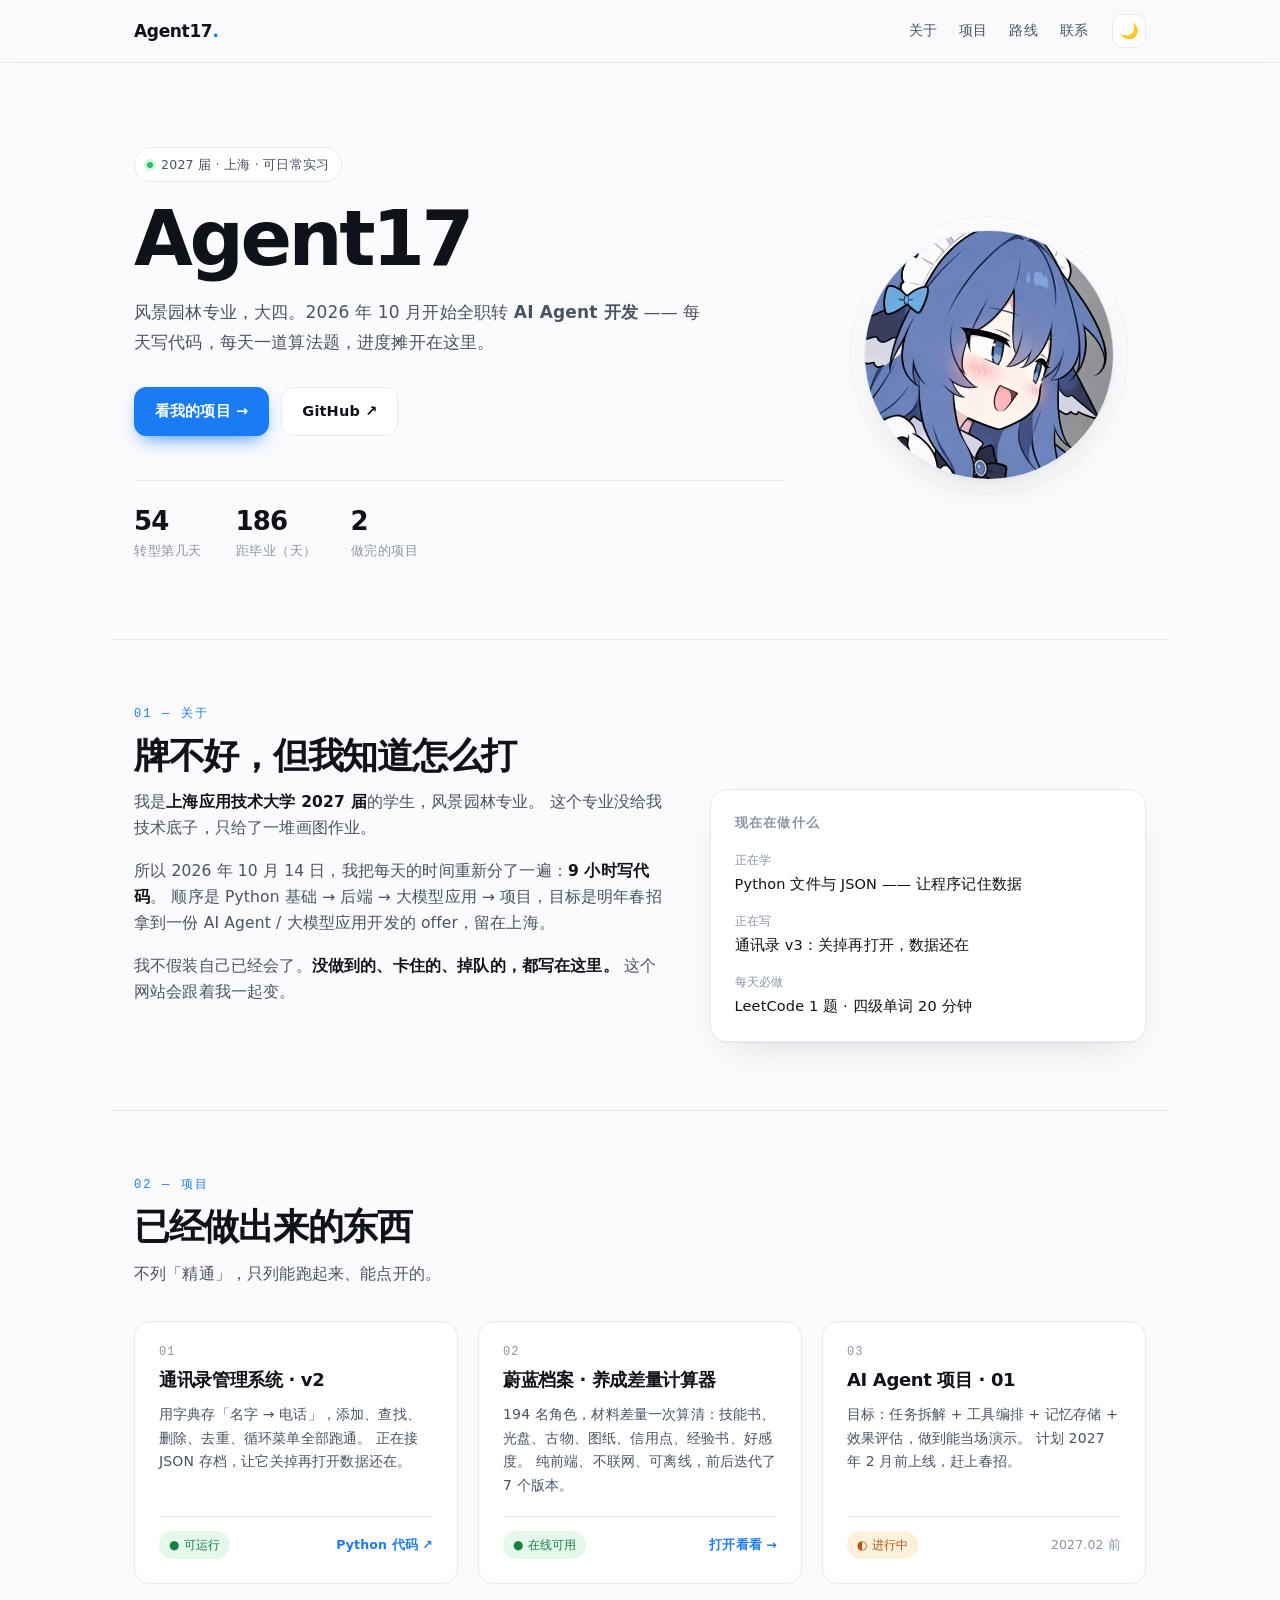
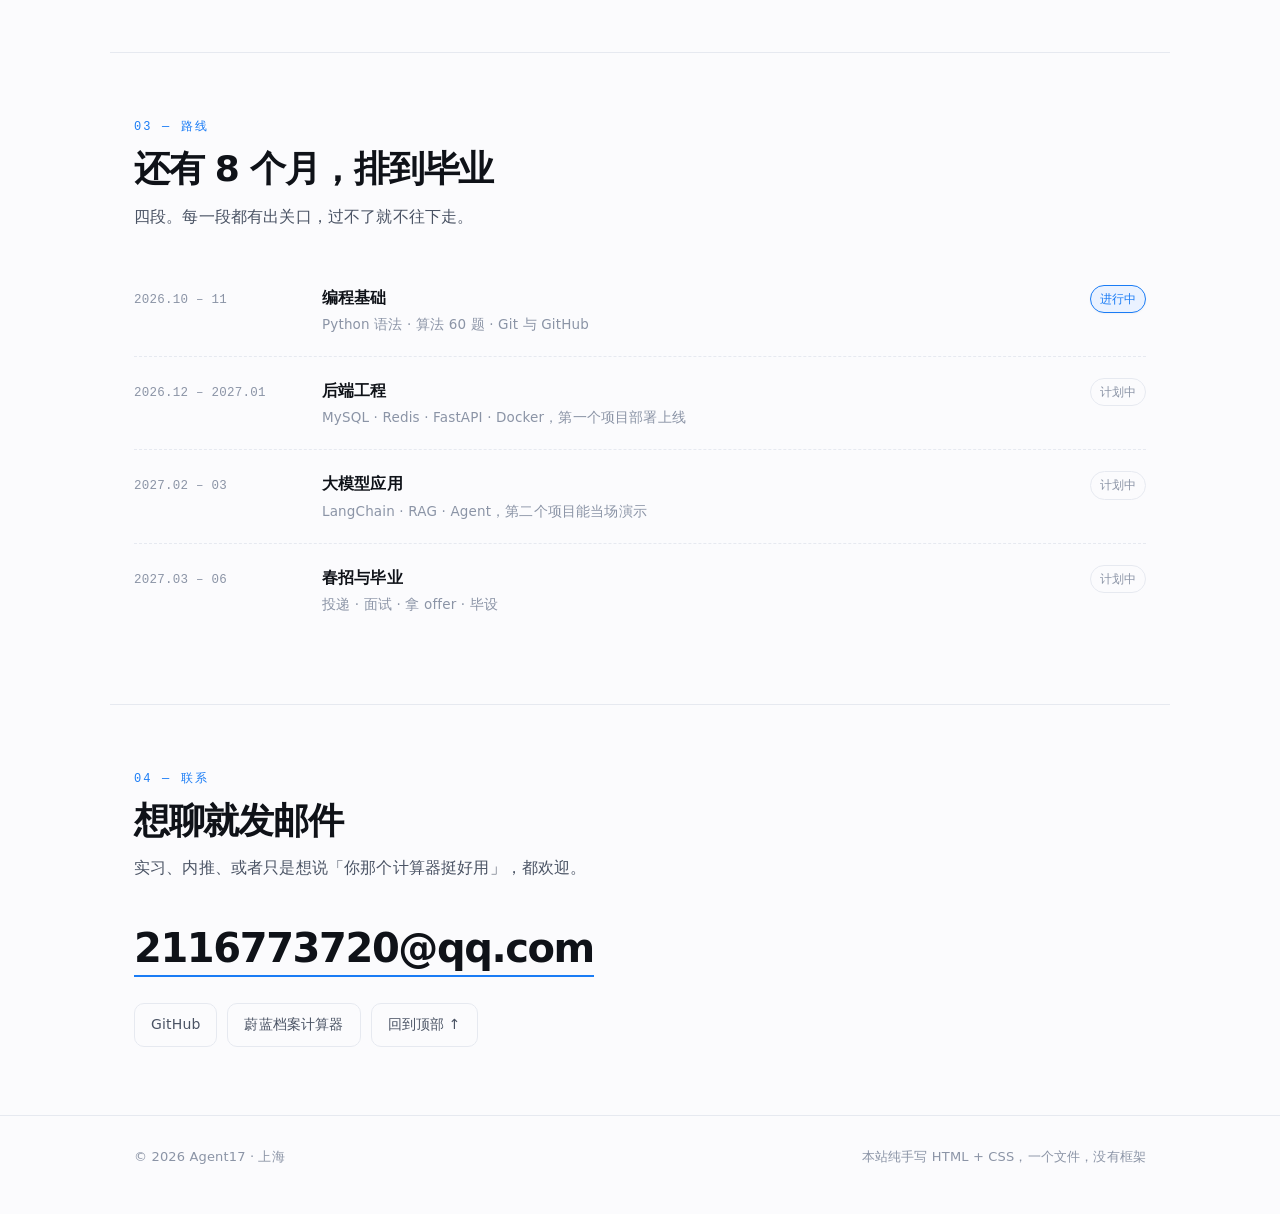
==== index.html @ 4f9b6930 "我的主页 + 蔚蓝档案养成差量计算器" ====
<!DOCTYPE html>
<html lang="zh-CN" data-theme="light">
<head>
<meta charset="utf-8">
<meta name="viewport" content="width=device-width, initial-scale=1">
<title>Agent17 · 正在转 AI Agent 开发</title>
<meta name="description" content="2027 届，上海应用技术大学风景园林专业，正在全职转 AI Agent / 大模型应用开发。每天写代码，每天一道算法题，进度全部公开。">

<!-- 分享到微信 / QQ 时显示的预览信息。上线后把 og:image 换成完整网址（https://.../assets/avatar.jpg）效果更好 -->
<meta property="og:type" content="website">
<meta property="og:title" content="Agent17 · 正在转 AI Agent 开发">
<meta property="og:description" content="风景园林 → AI Agent 开发。2026.10 起全职自学，进度全部公开。">
<meta property="og:image" content="assets/avatar.jpg">
<meta name="theme-color" content="#1a7cf5">

<link rel="icon" href="assets/favicon.svg" type="image/svg+xml">
<link rel="stylesheet" href="assets/site.css">
</head>
<body>

<!-- ============ 顶部导航 ============ -->
<header class="nav">
  <div class="wrap">
    <a class="brand" href="#top">Agent17<span>.</span></a>
    <nav>
      <a href="#about">关于</a>
      <a href="#work">项目</a>
      <a href="#path">路线</a>
      <a href="#contact">联系</a>
    </nav>
    <button class="theme" id="themeBtn" aria-label="切换深色模式" title="切换深色模式">🌙</button>
  </div>
</header>

<main>

  <!-- ============ 首屏 ============ -->
  <section class="hero wrap" id="top">
    <div>
      <p class="eyebrow"><i></i> 2027 届 · 上海 · 可日常实习</p>

      <!-- 👇 这里改成你的真名（或你想用的网名） -->
      <h1>Agent17</h1>

      <p class="lead">
        风景园林专业，大四。2026 年 10 月开始全职转 <strong>AI Agent 开发</strong> ——
        每天写代码，每天一道算法题，进度摊开在这里。
      </p>

      <div class="btns">
        <a class="btn primary" href="#work">看我的项目 →</a>
        <!-- 👇 换成你的 GitHub 主页 -->
        <a class="btn" href="https://github.com/agent17cpu" target="_blank" rel="noopener">GitHub ↗</a>
      </div>

      <div class="stats">
        <div>
          <b id="dayNum">—</b>
          <span>转型第几天</span>
        </div>
        <div>
          <b id="gradNum">—</b>
          <span>距毕业（天）</span>
        </div>
        <div>
          <b>2</b>
          <span>做完的项目</span>
        </div>
      </div>
    </div>

    <div class="hero-img">
      <img src="assets/avatar.jpg" alt="Agent17 的头像" width="480" height="480">
    </div>
  </section>

  <!-- ============ 关于 ============ -->
  <section class="sec wrap" id="about">
    <p class="sec-label">01 — 关于</p>
    <h2>牌不好，但我知道怎么打</h2>

    <div class="about">
      <div>
        <p>
          我是<strong>上海应用技术大学 2027 届</strong>的学生，风景园林专业。
          这个专业没给我技术底子，只给了一堆画图作业。
        </p>
        <p>
          所以 2026 年 10 月 14 日，我把每天的时间重新分了一遍：<strong>9 小时写代码</strong>。
          顺序是 Python 基础 → 后端 → 大模型应用 → 项目，目标是明年春招拿到一份
          AI Agent / 大模型应用开发的 offer，留在上海。
        </p>
        <p>
          我不假装自己已经会了。<strong>没做到的、卡住的、掉队的，都写在这里。</strong>
          这个网站会跟着我一起变。
        </p>
      </div>

      <aside class="now">
        <h3>现在在做什么</h3>
        <dl>
          <div>
            <dt>正在学</dt>
            <dd>Python 文件与 JSON —— 让程序记住数据</dd>
          </div>
          <div>
            <dt>正在写</dt>
            <dd>通讯录 v3：关掉再打开，数据还在</dd>
          </div>
          <div>
            <dt>每天必做</dt>
            <dd>LeetCode 1 题 · 四级单词 20 分钟</dd>
          </div>
        </dl>
      </aside>
    </div>
  </section>

  <!-- ============ 项目 ============ -->
  <section class="sec wrap" id="work">
    <p class="sec-label">02 — 项目</p>
    <h2>已经做出来的东西</h2>
    <p class="sec-intro">不列「精通」，只列能跑起来、能点开的。</p>

    <div class="works">

      <!-- 01 -->
      <article class="work">
        <span class="idx">01</span>
        <h3>通讯录管理系统 · v2</h3>
        <p>
          用字典存「名字 → 电话」，添加、查找、删除、去重、循环菜单全部跑通。
          正在接 JSON 存档，让它关掉再打开数据还在。
        </p>
        <div class="work-foot">
          <span class="tag live">● 可运行</span>
          <a class="arrow" href="https://github.com/agent17cpu" target="_blank" rel="noopener">Python 代码 ↗</a>
        </div>
      </article>

      <!-- 02 -->
      <article class="work">
        <span class="idx">02</span>
        <h3>蔚蓝档案 · 养成差量计算器</h3>
        <p>
          194 名角色，材料差量一次算清：技能书、光盘、古物、图纸、信用点、经验书、好感度。
          纯前端、不联网、可离线，前后迭代了 7 个版本。
        </p>
        <div class="work-foot">
          <span class="tag live">● 在线可用</span>
          <a class="arrow" href="ba/">打开看看 →</a>
        </div>
      </article>

      <!-- 03 -->
      <article class="work">
        <span class="idx">03</span>
        <h3>AI Agent 项目 · 01</h3>
        <p>
          目标：任务拆解 + 工具编排 + 记忆存储 + 效果评估，做到能当场演示。
          计划 2027 年 2 月前上线，赶上春招。
        </p>
        <div class="work-foot">
          <span class="tag wip">◐ 进行中</span>
          <span>2027.02 前</span>
        </div>
      </article>

    </div>
  </section>

  <!-- ============ 路线 ============ -->
  <section class="sec wrap" id="path">
    <p class="sec-label">03 — 路线</p>
    <h2>还有 8 个月，排到毕业</h2>
    <p class="sec-intro">四段。每一段都有出关口，过不了就不往下走。</p>

    <ol class="path">
      <li>
        <div class="when">2026.10 – 11</div>
        <div class="what">
          <b>编程基础</b>
          <span>Python 语法 · 算法 60 题 · Git 与 GitHub</span>
        </div>
        <span class="state now">进行中</span>
      </li>
      <li>
        <div class="when">2026.12 – 2027.01</div>
        <div class="what">
          <b>后端工程</b>
          <span>MySQL · Redis · FastAPI · Docker，第一个项目部署上线</span>
        </div>
        <span class="state">计划中</span>
      </li>
      <li>
        <div class="when">2027.02 – 03</div>
        <div class="what">
          <b>大模型应用</b>
          <span>LangChain · RAG · Agent，第二个项目能当场演示</span>
        </div>
        <span class="state">计划中</span>
      </li>
      <li>
        <div class="when">2027.03 – 06</div>
        <div class="what">
          <b>春招与毕业</b>
          <span>投递 · 面试 · 拿 offer · 毕设</span>
        </div>
        <span class="state">计划中</span>
      </li>
    </ol>
  </section>

  <!-- ============ 联系 ============ -->
  <section class="sec wrap contact" id="contact">
    <p class="sec-label">04 — 联系</p>
    <h2>想聊就发邮件</h2>
    <p class="sec-intro">实习、内推、或者只是想说「你那个计算器挺好用」，都欢迎。</p>

    <!-- 👇 换邮箱只改下面这一处，两行都要改 -->
    <a class="mailto" href="mailto:2116773720@qq.com">2116773720@qq.com</a>

    <div class="links">
      <a href="https://github.com/agent17cpu" target="_blank" rel="noopener">GitHub</a>
      <a href="ba/">蔚蓝档案计算器</a>
      <a href="#top">回到顶部 ↑</a>
    </div>
  </section>

</main>

<footer>
  <div class="wrap">
    <span>© <span id="year">2026</span> Agent17 · 上海</span>
    <span>本站纯手写 HTML + CSS，一个文件，没有框架</span>
  </div>
</footer>

<script>
/* ============================================================
   全站 JS 只有这一小段，做三件事：
   1. 记住你选的是白天还是黑夜
   2. 算出「第几天」和「距毕业多少天」
   3. 页脚年份自动更新
   ============================================================ */
(function () {
  var root = document.documentElement;

  /* ---------- 1. 主题 ---------- */
  var saved = localStorage.getItem('theme');           // 上次选的
  var prefersDark = window.matchMedia('(prefers-color-scheme: dark)').matches;
  var dark = saved ? saved === 'dark' : prefersDark;   // 没选过就听系统的
  applyTheme(dark);

  document.getElementById('themeBtn').addEventListener('click', function () {
    dark = !dark;
    applyTheme(dark);
    localStorage.setItem('theme', dark ? 'dark' : 'light');
  });

  function applyTheme(isDark) {
    root.dataset.theme = isDark ? 'dark' : 'light';
    document.getElementById('themeBtn').textContent = isDark ? '☀️' : '🌙';
  }

  /* ---------- 2. 天数 ---------- */
  var DAY = 86400000;                                  // 一天的毫秒数
  var start = new Date(2026, 9, 14);                   // 注意：月份从 0 数，9 = 10 月
  var grad = new Date(2027, 5, 10);

  var dayNum = Math.floor((Date.now() - start.getTime()) / DAY) + 1;
  var gradNum = Math.ceil((grad.getTime() - Date.now()) / DAY);

  document.getElementById('dayNum').textContent = dayNum > 0 ? dayNum : 1;
  document.getElementById('gradNum').textContent = gradNum;

  /* ---------- 3. 年份 ---------- */
  document.getElementById('year').textContent = new Date().getFullYear();
})();
</script>

</body>
</html>
---- assets/site.css ----
/* ============================================================
   我的主页 · 样式表
   ------------------------------------------------------------
   整站只有这一个 CSS 文件，没有任何框架。
   想改配色 → 只改下面 :root 和 [data-theme="dark"] 里的变量，
   全站会自动跟着变。这是 CSS 变量最强的地方。
   ============================================================ */

:root {
  /* 亮色（白天）配色 */
  --bg: #fbfbfd;
  --bg-soft: #f3f5f9;
  --card: #ffffff;
  --ink: #0f1218;        /* 主文字 */
  --ink-2: #4a5364;      /* 次要文字 */
  --ink-3: #8b94a6;      /* 弱文字（日期、编号） */
  --line: #e6e9f0;       /* 分割线 / 边框 */
  --accent: #1a7cf5;     /* 主题蓝 */
  --accent-2: #6aa9ff;
  --accent-soft: #eaf2ff;
  --nav-bg: rgba(251, 251, 253, .82);
  --shadow: 0 1px 2px rgba(16, 24, 40, .04), 0 16px 40px -20px rgba(16, 24, 40, .18);
  --radius: 16px;
  --max: 1060px;
}

/* 深色（夜晚）配色 —— 只换变量，其他规则一行都不用改 */
[data-theme="dark"] {
  --bg: #0b0d10;
  --bg-soft: #101318;
  --card: #14181e;
  --ink: #eef1f6;
  --ink-2: #a7b0c0;
  --ink-3: #6c7686;
  --line: #232830;
  --accent: #4c9bff;
  --accent-2: #2b6fd0;
  --accent-soft: #101d31;
  --nav-bg: rgba(11, 13, 16, .82);
  --shadow: 0 1px 2px rgba(0, 0, 0, .4), 0 24px 48px -24px rgba(0, 0, 0, .8);
}

* { box-sizing: border-box; }

html {
  scroll-behavior: smooth;
  -webkit-text-size-adjust: 100%;
}

body {
  margin: 0;
  background: var(--bg);
  color: var(--ink);
  font: 16px/1.7 "PingFang SC", "Microsoft YaHei", "Hiragino Sans GB", system-ui, -apple-system, sans-serif;
  letter-spacing: .01em;
  -webkit-font-smoothing: antialiased;
  transition: background .3s, color .3s;
}

/* 页面顶部一层极淡的蓝光，让纯色背景不死板 */
body::before {
  content: "";
  position: fixed;
  inset: -20% -10% auto -10%;
  height: 60vh;
  background: radial-gradient(60% 60% at 70% 0%, var(--accent-soft) 0%, transparent 70%);
  pointer-events: none;
  z-index: 0;
}

a { color: inherit; text-decoration: none; }

img { display: block; max-width: 100%; }

::selection { background: var(--accent); color: #fff; }

/* 键盘用户聚焦时的描边，别删，这是无障碍 */
:focus-visible {
  outline: 2px solid var(--accent);
  outline-offset: 3px;
  border-radius: 6px;
}

.wrap {
  width: 100%;
  max-width: var(--max);
  margin: 0 auto;
  padding: 0 24px;
  position: relative;
  z-index: 1;
}

/* ---------------- 顶部导航 ---------------- */
.nav {
  position: sticky;
  top: 0;
  z-index: 50;
  backdrop-filter: saturate(180%) blur(14px);
  -webkit-backdrop-filter: saturate(180%) blur(14px);
  background: var(--nav-bg);
  border-bottom: 1px solid var(--line);
}

.nav .wrap {
  display: flex;
  align-items: center;
  gap: 24px;
  height: 62px;
}

.brand {
  font-weight: 800;
  font-size: 17px;
  letter-spacing: -.02em;
  margin-right: auto;
}

.brand span { color: var(--accent); }

.nav nav {
  display: flex;
  gap: 22px;
  font-size: 14px;
  color: var(--ink-2);
}

.nav nav a { transition: color .18s; }
.nav nav a:hover { color: var(--ink); }

.theme {
  width: 34px;
  height: 34px;
  display: grid;
  place-items: center;
  border: 1px solid var(--line);
  border-radius: 10px;
  background: var(--card);
  color: var(--ink-2);
  cursor: pointer;
  font-size: 15px;
  transition: .18s;
}
.theme:hover { color: var(--ink); border-color: var(--ink-3); }

/* ---------------- 首屏 ---------------- */
.hero {
  display: grid;
  grid-template-columns: 1.35fr .65fr;
  align-items: center;
  gap: 48px;
  padding-block: 84px 76px;
}

.eyebrow {
  display: inline-flex;
  align-items: center;
  gap: 8px;
  margin: 0 0 18px;
  padding: 6px 12px;
  border: 1px solid var(--line);
  border-radius: 999px;
  background: var(--card);
  font-size: 12.5px;
  color: var(--ink-2);
  letter-spacing: .02em;
}

.eyebrow i {
  width: 6px;
  height: 6px;
  border-radius: 50%;
  background: #22c55e;
  box-shadow: 0 0 0 3px rgba(34, 197, 94, .18);
}

h1 {
  margin: 0;
  font-size: clamp(44px, 8vw, 76px);
  line-height: 1.02;
  letter-spacing: -.045em;
  font-weight: 800;
}

.lead {
  margin: 20px 0 0;
  max-width: 34em;
  font-size: 17px;
  line-height: 1.75;
  color: var(--ink-2);
}

.btns {
  display: flex;
  flex-wrap: wrap;
  gap: 12px;
  margin-top: 30px;
}

.btn {
  display: inline-flex;
  align-items: center;
  gap: 8px;
  padding: 11px 20px;
  border-radius: 12px;
  border: 1px solid var(--line);
  background: var(--card);
  color: var(--ink);
  font-size: 14.5px;
  font-weight: 600;
  transition: .2s;
}
.btn:hover { border-color: var(--ink-3); transform: translateY(-1px); }

.btn.primary {
  background: var(--accent);
  border-color: var(--accent);
  color: #fff;
  box-shadow: 0 8px 20px -8px var(--accent);
}
.btn.primary:hover { filter: brightness(1.06); }

/* 头像 */
.hero-img {
  justify-self: center;
  position: relative;
}
.hero-img img {
  width: clamp(180px, 22vw, 250px);
  height: clamp(180px, 22vw, 250px);
  object-fit: cover;
  border-radius: 50%;
  border: 1px solid var(--line);
  box-shadow: var(--shadow);
  transition: transform .4s;
}
.hero-img:hover img { transform: scale(1.03) rotate(-1.5deg); }

/* 头像外面那圈虚线 */
.hero-img::after {
  content: "";
  position: absolute;
  inset: -14px;
  border: 1px dashed var(--line);
  border-radius: 50%;
  animation: spin 40s linear infinite;
}
@keyframes spin { to { transform: rotate(360deg); } }

/* 三个数据 */
.stats {
  display: flex;
  flex-wrap: wrap;
  gap: 34px;
  margin-top: 44px;
  padding-top: 26px;
  border-top: 1px solid var(--line);
}
.stats b {
  display: block;
  font-size: 26px;
  font-weight: 800;
  letter-spacing: -.03em;
  line-height: 1.1;
}
.stats span {
  font-size: 12.5px;
  color: var(--ink-3);
  letter-spacing: .04em;
}

/* ---------------- 通用小节 ---------------- */
.sec {
  padding-block: 68px;
  border-top: 1px solid var(--line);
}

.sec-label {
  margin: 0 0 14px;
  font: 500 12px/1 ui-monospace, "SFMono-Regular", Consolas, monospace;
  letter-spacing: .18em;
  color: var(--accent);
  text-transform: uppercase;
}

h2 {
  margin: 0 0 12px;
  font-size: clamp(26px, 3.4vw, 36px);
  letter-spacing: -.035em;
  font-weight: 800;
  line-height: 1.2;
}

.sec-intro {
  margin: 0 0 34px;
  max-width: 36em;
  color: var(--ink-2);
}

/* ---------------- 关于 ---------------- */
.about {
  display: grid;
  grid-template-columns: 1.1fr .9fr;
  gap: 42px;
  align-items: start;
}

.about p {
  margin: 0 0 16px;
  color: var(--ink-2);
  font-size: 15.5px;
}
.about p strong { color: var(--ink); font-weight: 700; }

/* 右侧「现在在做什么」卡片 */
.now {
  border: 1px solid var(--line);
  border-radius: var(--radius);
  background: var(--card);
  padding: 22px 24px;
  box-shadow: var(--shadow);
}
.now h3 {
  margin: 0 0 16px;
  font-size: 13px;
  letter-spacing: .1em;
  color: var(--ink-3);
  font-weight: 600;
  text-transform: uppercase;
}
.now dl { margin: 0; display: grid; gap: 14px; }
.now dt { font-size: 12px; color: var(--ink-3); margin-bottom: 2px; }
.now dd { margin: 0; font-size: 14.5px; }

/* ---------------- 项目 ---------------- */
.works {
  display: grid;
  grid-template-columns: repeat(auto-fit, minmax(272px, 1fr));
  gap: 20px;
}

.work {
  display: flex;
  flex-direction: column;
  gap: 10px;
  padding: 24px;
  background: var(--card);
  border: 1px solid var(--line);
  border-radius: var(--radius);
  transition: .25s ease;
  position: relative;
  overflow: hidden;
}
.work:hover {
  transform: translateY(-4px);
  box-shadow: var(--shadow);
  border-color: var(--accent-2);
}

.work .idx {
  font: 500 12px/1 ui-monospace, Consolas, monospace;
  color: var(--ink-3);
  letter-spacing: .08em;
}

.work h3 {
  margin: 0;
  font-size: 18px;
  letter-spacing: -.02em;
  line-height: 1.35;
}

.work p {
  margin: 0;
  font-size: 14px;
  line-height: 1.7;
  color: var(--ink-2);
  flex: 1;
}

.work-foot {
  display: flex;
  align-items: center;
  justify-content: space-between;
  gap: 10px;
  margin-top: 8px;
  padding-top: 14px;
  border-top: 1px solid var(--line);
  font-size: 12.5px;
  color: var(--ink-3);
}

.tag {
  display: inline-flex;
  align-items: center;
  gap: 6px;
  padding: 4px 10px;
  border-radius: 999px;
  background: var(--bg-soft);
  color: var(--ink-2);
  font-size: 12px;
  white-space: nowrap;
}
.tag.live { background: rgba(34, 197, 94, .12); color: #15803d; }
[data-theme="dark"] .tag.live { color: #4ade80; }
.tag.wip { background: rgba(245, 158, 11, .14); color: #b45309; }
[data-theme="dark"] .tag.wip { color: #fbbf24; }

.arrow { color: var(--accent); font-weight: 600; }

/* ---------------- 路线图 ---------------- */
.path { list-style: none; margin: 0; padding: 0; }

.path li {
  display: grid;
  grid-template-columns: 168px 1fr auto;
  gap: 20px;
  align-items: baseline;
  padding: 20px 0;
  border-bottom: 1px dashed var(--line);
}
.path li:last-child { border-bottom: 0; }

.path .when {
  font: 500 12.5px/1.6 ui-monospace, Consolas, monospace;
  color: var(--ink-3);
  letter-spacing: .02em;
}
.path .what b { font-size: 15.5px; font-weight: 700; }
.path .what span {
  display: block;
  font-size: 13.5px;
  color: var(--ink-3);
  margin-top: 2px;
}

.state {
  font-size: 12px;
  padding: 3px 9px;
  border-radius: 999px;
  border: 1px solid var(--line);
  color: var(--ink-3);
  white-space: nowrap;
}
.state.now { border-color: var(--accent); color: var(--accent); background: var(--accent-soft); }

/* ---------------- 联系 ---------------- */
.contact { text-align: left; }
.mailto {
  display: inline-block;
  margin: 6px 0 26px;
  font-size: clamp(22px, 4.4vw, 40px);
  font-weight: 800;
  letter-spacing: -.035em;
  border-bottom: 2px solid var(--accent);
  line-height: 1.35;
  word-break: break-all;
}
.mailto:hover { color: var(--accent); }

.links {
  display: flex;
  flex-wrap: wrap;
  gap: 10px;
}
.links a {
  padding: 9px 16px;
  border: 1px solid var(--line);
  border-radius: 10px;
  font-size: 14px;
  color: var(--ink-2);
  transition: .18s;
}
.links a:hover { color: var(--ink); border-color: var(--accent); background: var(--accent-soft); }

/* ---------------- 页脚 ---------------- */
footer {
  border-top: 1px solid var(--line);
  padding: 30px 0 46px;
  font-size: 13px;
  color: var(--ink-3);
}
footer .wrap {
  display: flex;
  flex-wrap: wrap;
  gap: 10px 24px;
  justify-content: space-between;
}

/* ---------------- 手机 ---------------- */
@media (max-width: 820px) {
  .hero {
    grid-template-columns: 1fr;
    gap: 36px;
    padding-block: 52px 56px;
    text-align: left;
  }
  .hero-img { order: -1; justify-self: start; }
  .hero-img::after { display: none; }
  .about { grid-template-columns: 1fr; gap: 28px; }
  .path li { grid-template-columns: 1fr; gap: 4px; }
  .path .state { justify-self: start; margin-top: 6px; }
  .nav nav { display: none; }
  .stats { gap: 26px; }
}

/* 系统里开了「减少动态效果」的人，不该被动画打扰 */
@media (prefers-reduced-motion: reduce) {
  *, *::before, *::after {
    animation-duration: .001ms !important;
    transition-duration: .001ms !important;
    scroll-behavior: auto !important;
  }
}
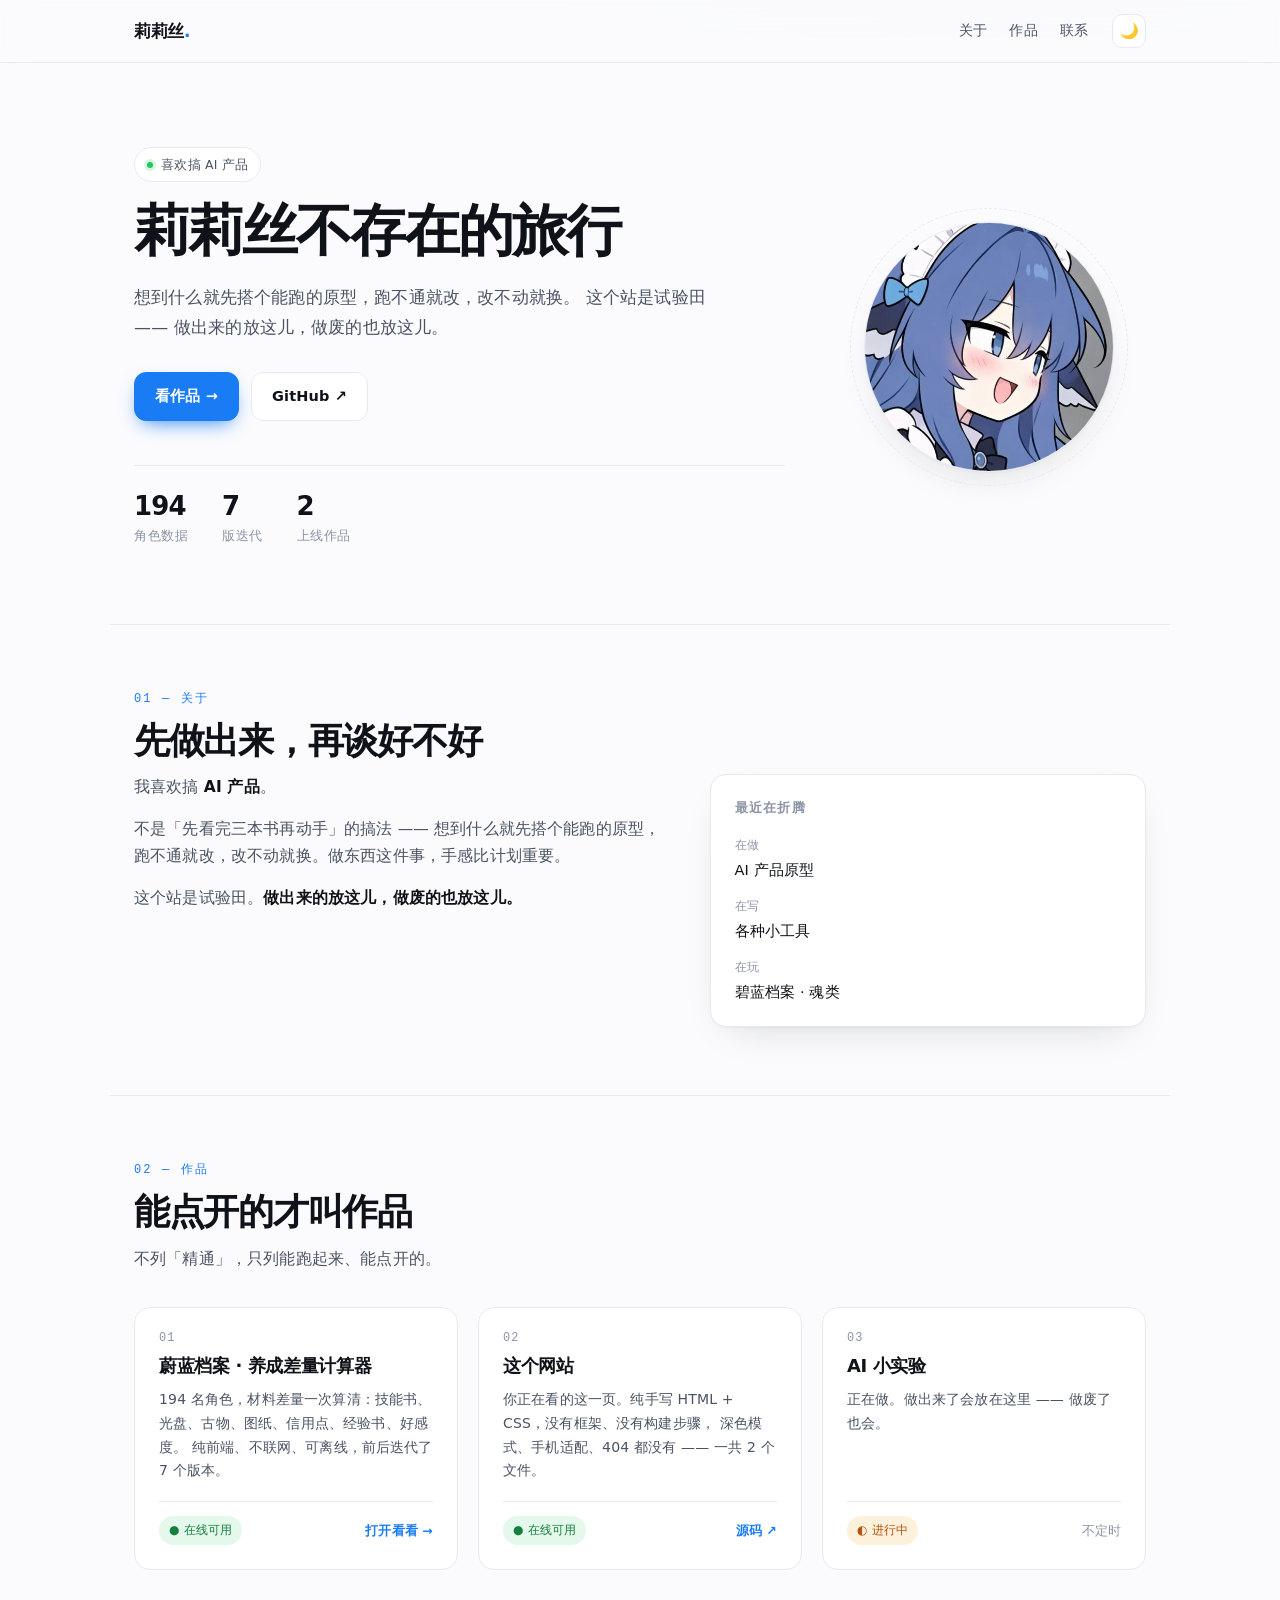
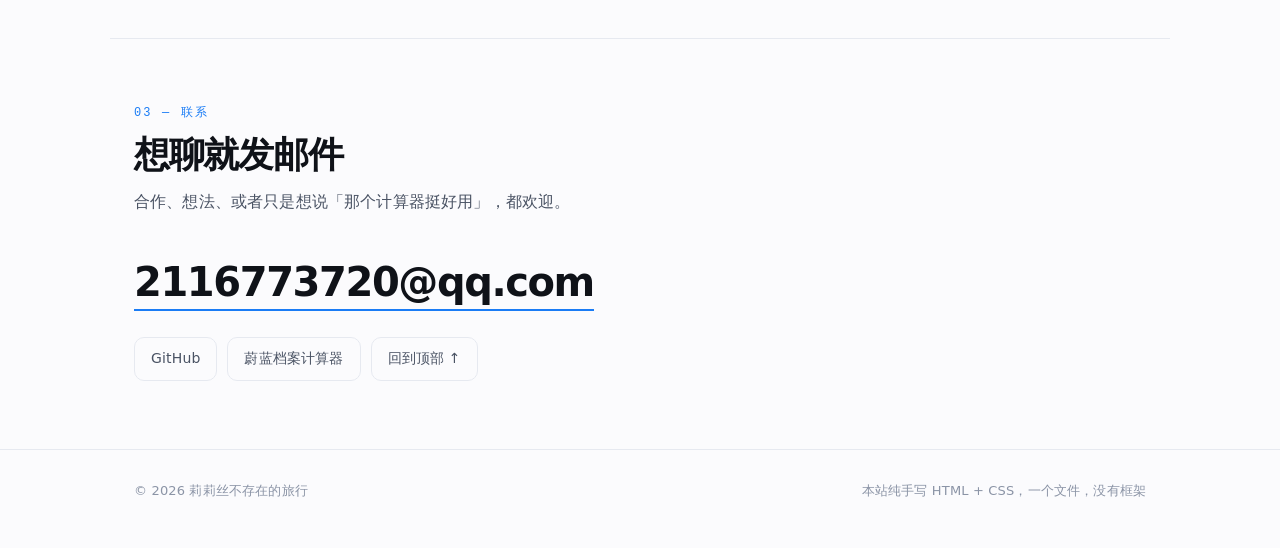
==== commit 7287e13c: "改版：换成新名字，去掉个人现状，只留作品" ====
--- a/index.html
+++ b/index.html
@@ -3,13 +3,13 @@
 <head>
 <meta charset="utf-8">
 <meta name="viewport" content="width=device-width, initial-scale=1">
-<title>Agent17 · 正在转 AI Agent 开发</title>
-<meta name="description" content="2027 届，上海应用技术大学风景园林专业，正在全职转 AI Agent / 大模型应用开发。每天写代码，每天一道算法题，进度全部公开。">
-
-<!-- 分享到微信 / QQ 时显示的预览信息。上线后把 og:image 换成完整网址（https://.../assets/avatar.jpg）效果更好 -->
+<title>莉莉丝不存在的旅行</title>
+<meta name="description" content="喜欢搞 AI 产品。想到什么就先搭个能跑的原型，跑不通就改。">
+
+<!-- 分享到微信 / QQ 时的预览信息。上线后把 og:image 换成完整网址效果更好 -->
 <meta property="og:type" content="website">
-<meta property="og:title" content="Agent17 · 正在转 AI Agent 开发">
-<meta property="og:description" content="风景园林 → AI Agent 开发。2026.10 起全职自学，进度全部公开。">
+<meta property="og:title" content="莉莉丝不存在的旅行">
+<meta property="og:description" content="喜欢搞 AI 产品。做点小工具，写点小东西。">
 <meta property="og:image" content="assets/avatar.jpg">
 <meta name="theme-color" content="#1a7cf5">
 
@@ -21,11 +21,10 @@
 <!-- ============ 顶部导航 ============ -->
 <header class="nav">
   <div class="wrap">
-    <a class="brand" href="#top">Agent17<span>.</span></a>
+    <a class="brand" href="#top">莉莉丝<span>.</span></a>
     <nav>
       <a href="#about">关于</a>
-      <a href="#work">项目</a>
-      <a href="#path">路线</a>
+      <a href="#work">作品</a>
       <a href="#contact">联系</a>
     </nav>
     <button class="theme" id="themeBtn" aria-label="切换深色模式" title="切换深色模式">🌙</button>
@@ -37,89 +36,84 @@
   <!-- ============ 首屏 ============ -->
   <section class="hero wrap" id="top">
     <div>
-      <p class="eyebrow"><i></i> 2027 届 · 上海 · 可日常实习</p>
-
-      <!-- 👇 这里改成你的真名（或你想用的网名） -->
-      <h1>Agent17</h1>
+      <p class="eyebrow"><i></i> 喜欢搞 AI 产品</p>
+
+      <h1>莉莉丝不存在的旅行</h1>
 
       <p class="lead">
-        风景园林专业，大四。2026 年 10 月开始全职转 <strong>AI Agent 开发</strong> ——
-        每天写代码，每天一道算法题，进度摊开在这里。
+        想到什么就先搭个能跑的原型，跑不通就改，改不动就换。
+        这个站是试验田 —— 做出来的放这儿，做废的也放这儿。
       </p>
 
       <div class="btns">
-        <a class="btn primary" href="#work">看我的项目 →</a>
-        <!-- 👇 换成你的 GitHub 主页 -->
+        <a class="btn primary" href="#work">看作品 →</a>
         <a class="btn" href="https://github.com/agent17cpu" target="_blank" rel="noopener">GitHub ↗</a>
       </div>
 
       <div class="stats">
         <div>
-          <b id="dayNum">—</b>
-          <span>转型第几天</span>
+          <b>194</b>
+          <span>角色数据</span>
         </div>
         <div>
-          <b id="gradNum">—</b>
-          <span>距毕业（天）</span>
+          <b>7</b>
+          <span>版迭代</span>
         </div>
         <div>
           <b>2</b>
-          <span>做完的项目</span>
+          <span>上线作品</span>
         </div>
       </div>
     </div>
 
     <div class="hero-img">
-      <img src="assets/avatar.jpg" alt="Agent17 的头像" width="480" height="480">
+      <img src="assets/avatar.jpg" alt="莉莉丝不存在的旅行的头像" width="480" height="480">
     </div>
   </section>
 
   <!-- ============ 关于 ============ -->
   <section class="sec wrap" id="about">
     <p class="sec-label">01 — 关于</p>
-    <h2>牌不好，但我知道怎么打</h2>
+    <h2>先做出来，再谈好不好</h2>
 
     <div class="about">
       <div>
         <p>
-          我是<strong>上海应用技术大学 2027 届</strong>的学生，风景园林专业。
-          这个专业没给我技术底子，只给了一堆画图作业。
-        </p>
-        <p>
-          所以 2026 年 10 月 14 日，我把每天的时间重新分了一遍：<strong>9 小时写代码</strong>。
-          顺序是 Python 基础 → 后端 → 大模型应用 → 项目，目标是明年春招拿到一份
-          AI Agent / 大模型应用开发的 offer，留在上海。
-        </p>
-        <p>
-          我不假装自己已经会了。<strong>没做到的、卡住的、掉队的，都写在这里。</strong>
-          这个网站会跟着我一起变。
+          我喜欢搞 <strong>AI 产品</strong>。
+        </p>
+        <p>
+          不是「先看完三本书再动手」的搞法 —— 想到什么就先搭个能跑的原型，
+          跑不通就改，改不动就换。做东西这件事，手感比计划重要。
+        </p>
+        <p>
+          这个站是试验田。<strong>做出来的放这儿，做废的也放这儿。</strong>
         </p>
       </div>
 
       <aside class="now">
-        <h3>现在在做什么</h3>
+        <h3>最近在折腾</h3>
         <dl>
           <div>
-            <dt>正在学</dt>
-            <dd>Python 文件与 JSON —— 让程序记住数据</dd>
+            <dt>在做</dt>
+            <dd>AI 产品原型</dd>
           </div>
           <div>
-            <dt>正在写</dt>
-            <dd>通讯录 v3：关掉再打开，数据还在</dd>
+            <dt>在写</dt>
+            <dd>各种小工具</dd>
           </div>
           <div>
-            <dt>每天必做</dt>
-            <dd>LeetCode 1 题 · 四级单词 20 分钟</dd>
+            <dt>在玩</dt>
+            <dd>碧蓝档案 · 魂类</dd>
           </div>
         </dl>
       </aside>
     </div>
   </section>
 
-  <!-- ============ 项目 ============ -->
+  <!-- ============ 作品 ============ -->
   <section class="sec wrap" id="work">
-    <p class="sec-label">02 — 项目</p>
-    <h2>已经做出来的东西</h2>
+    <p class="sec-label">02 — 作品</p>
+    <h2>能点开的才叫作品</h2>
     <p class="sec-intro">不列「精通」，只列能跑起来、能点开的。</p>
 
     <div class="works">
@@ -127,95 +121,52 @@
       <!-- 01 -->
       <article class="work">
         <span class="idx">01</span>
-        <h3>通讯录管理系统 · v2</h3>
-        <p>
-          用字典存「名字 → 电话」，添加、查找、删除、去重、循环菜单全部跑通。
-          正在接 JSON 存档，让它关掉再打开数据还在。
+        <h3>蔚蓝档案 · 养成差量计算器</h3>
+        <p>
+          194 名角色，材料差量一次算清：技能书、光盘、古物、图纸、信用点、经验书、好感度。
+          纯前端、不联网、可离线，前后迭代了 7 个版本。
         </p>
         <div class="work-foot">
-          <span class="tag live">● 可运行</span>
-          <a class="arrow" href="https://github.com/agent17cpu" target="_blank" rel="noopener">Python 代码 ↗</a>
+          <span class="tag live">● 在线可用</span>
+          <a class="arrow" href="ba/">打开看看 →</a>
         </div>
       </article>
 
       <!-- 02 -->
       <article class="work">
         <span class="idx">02</span>
-        <h3>蔚蓝档案 · 养成差量计算器</h3>
-        <p>
-          194 名角色，材料差量一次算清：技能书、光盘、古物、图纸、信用点、经验书、好感度。
-          纯前端、不联网、可离线，前后迭代了 7 个版本。
+        <h3>这个网站</h3>
+        <p>
+          你正在看的这一页。纯手写 HTML + CSS，没有框架、没有构建步骤，
+          深色模式、手机适配、404 都没有 —— 一共 2 个文件。
         </p>
         <div class="work-foot">
           <span class="tag live">● 在线可用</span>
-          <a class="arrow" href="ba/">打开看看 →</a>
+          <a class="arrow" href="https://github.com/agent17cpu/agent17cpu.github.io" target="_blank" rel="noopener">源码 ↗</a>
         </div>
       </article>
 
       <!-- 03 -->
       <article class="work">
         <span class="idx">03</span>
-        <h3>AI Agent 项目 · 01</h3>
-        <p>
-          目标：任务拆解 + 工具编排 + 记忆存储 + 效果评估，做到能当场演示。
-          计划 2027 年 2 月前上线，赶上春招。
+        <h3>AI 小实验</h3>
+        <p>
+          正在做。做出来了会放在这里 —— 做废了也会。
         </p>
         <div class="work-foot">
           <span class="tag wip">◐ 进行中</span>
-          <span>2027.02 前</span>
+          <span>不定时</span>
         </div>
       </article>
 
     </div>
-  </section>
-
-  <!-- ============ 路线 ============ -->
-  <section class="sec wrap" id="path">
-    <p class="sec-label">03 — 路线</p>
-    <h2>还有 8 个月，排到毕业</h2>
-    <p class="sec-intro">四段。每一段都有出关口，过不了就不往下走。</p>
-
-    <ol class="path">
-      <li>
-        <div class="when">2026.10 – 11</div>
-        <div class="what">
-          <b>编程基础</b>
-          <span>Python 语法 · 算法 60 题 · Git 与 GitHub</span>
-        </div>
-        <span class="state now">进行中</span>
-      </li>
-      <li>
-        <div class="when">2026.12 – 2027.01</div>
-        <div class="what">
-          <b>后端工程</b>
-          <span>MySQL · Redis · FastAPI · Docker，第一个项目部署上线</span>
-        </div>
-        <span class="state">计划中</span>
-      </li>
-      <li>
-        <div class="when">2027.02 – 03</div>
-        <div class="what">
-          <b>大模型应用</b>
-          <span>LangChain · RAG · Agent，第二个项目能当场演示</span>
-        </div>
-        <span class="state">计划中</span>
-      </li>
-      <li>
-        <div class="when">2027.03 – 06</div>
-        <div class="what">
-          <b>春招与毕业</b>
-          <span>投递 · 面试 · 拿 offer · 毕设</span>
-        </div>
-        <span class="state">计划中</span>
-      </li>
-    </ol>
   </section>
 
   <!-- ============ 联系 ============ -->
   <section class="sec wrap contact" id="contact">
-    <p class="sec-label">04 — 联系</p>
+    <p class="sec-label">03 — 联系</p>
     <h2>想聊就发邮件</h2>
-    <p class="sec-intro">实习、内推、或者只是想说「你那个计算器挺好用」，都欢迎。</p>
+    <p class="sec-intro">合作、想法、或者只是想说「那个计算器挺好用」，都欢迎。</p>
 
     <!-- 👇 换邮箱只改下面这一处，两行都要改 -->
     <a class="mailto" href="mailto:2116773720@qq.com">2116773720@qq.com</a>
@@ -231,22 +182,20 @@
 
 <footer>
   <div class="wrap">
-    <span>© <span id="year">2026</span> Agent17 · 上海</span>
+    <span>© <span id="year">2026</span> 莉莉丝不存在的旅行</span>
     <span>本站纯手写 HTML + CSS，一个文件，没有框架</span>
   </div>
 </footer>
 
 <script>
 /* ============================================================
-   全站 JS 只有这一小段，做三件事：
+   全站 JS 只有这么点，做两件事：
    1. 记住你选的是白天还是黑夜
-   2. 算出「第几天」和「距毕业多少天」
-   3. 页脚年份自动更新
+   2. 页脚年份自动更新
    ============================================================ */
 (function () {
   var root = document.documentElement;
 
-  /* ---------- 1. 主题 ---------- */
   var saved = localStorage.getItem('theme');           // 上次选的
   var prefersDark = window.matchMedia('(prefers-color-scheme: dark)').matches;
   var dark = saved ? saved === 'dark' : prefersDark;   // 没选过就听系统的
@@ -263,18 +212,6 @@
     document.getElementById('themeBtn').textContent = isDark ? '☀️' : '🌙';
   }
 
-  /* ---------- 2. 天数 ---------- */
-  var DAY = 86400000;                                  // 一天的毫秒数
-  var start = new Date(2026, 9, 14);                   // 注意：月份从 0 数，9 = 10 月
-  var grad = new Date(2027, 5, 10);
-
-  var dayNum = Math.floor((Date.now() - start.getTime()) / DAY) + 1;
-  var gradNum = Math.ceil((grad.getTime() - Date.now()) / DAY);
-
-  document.getElementById('dayNum').textContent = dayNum > 0 ? dayNum : 1;
-  document.getElementById('gradNum').textContent = gradNum;
-
-  /* ---------- 3. 年份 ---------- */
   document.getElementById('year').textContent = new Date().getFullYear();
 })();
 </script>
--- a/assets/site.css
+++ b/assets/site.css
@@ -175,9 +175,10 @@
 
 h1 {
   margin: 0;
-  font-size: clamp(44px, 8vw, 76px);
-  line-height: 1.02;
-  letter-spacing: -.045em;
+  /* 名字比较长，字号上限收到 56px，桌面一行放得下 */
+  font-size: clamp(30px, 5.2vw, 56px);
+  line-height: 1.12;
+  letter-spacing: -.035em;
   font-weight: 800;
 }
 
@@ -408,41 +409,6 @@
 .arrow { color: var(--accent); font-weight: 600; }
 
 /* ---------------- 路线图 ---------------- */
-.path { list-style: none; margin: 0; padding: 0; }
-
-.path li {
-  display: grid;
-  grid-template-columns: 168px 1fr auto;
-  gap: 20px;
-  align-items: baseline;
-  padding: 20px 0;
-  border-bottom: 1px dashed var(--line);
-}
-.path li:last-child { border-bottom: 0; }
-
-.path .when {
-  font: 500 12.5px/1.6 ui-monospace, Consolas, monospace;
-  color: var(--ink-3);
-  letter-spacing: .02em;
-}
-.path .what b { font-size: 15.5px; font-weight: 700; }
-.path .what span {
-  display: block;
-  font-size: 13.5px;
-  color: var(--ink-3);
-  margin-top: 2px;
-}
-
-.state {
-  font-size: 12px;
-  padding: 3px 9px;
-  border-radius: 999px;
-  border: 1px solid var(--line);
-  color: var(--ink-3);
-  white-space: nowrap;
-}
-.state.now { border-color: var(--accent); color: var(--accent); background: var(--accent-soft); }
-
 /* ---------------- 联系 ---------------- */
 .contact { text-align: left; }
 .mailto {
@@ -497,8 +463,6 @@
   .hero-img { order: -1; justify-self: start; }
   .hero-img::after { display: none; }
   .about { grid-template-columns: 1fr; gap: 28px; }
-  .path li { grid-template-columns: 1fr; gap: 4px; }
-  .path .state { justify-self: start; margin-top: 6px; }
   .nav nav { display: none; }
   .stats { gap: 26px; }
 }
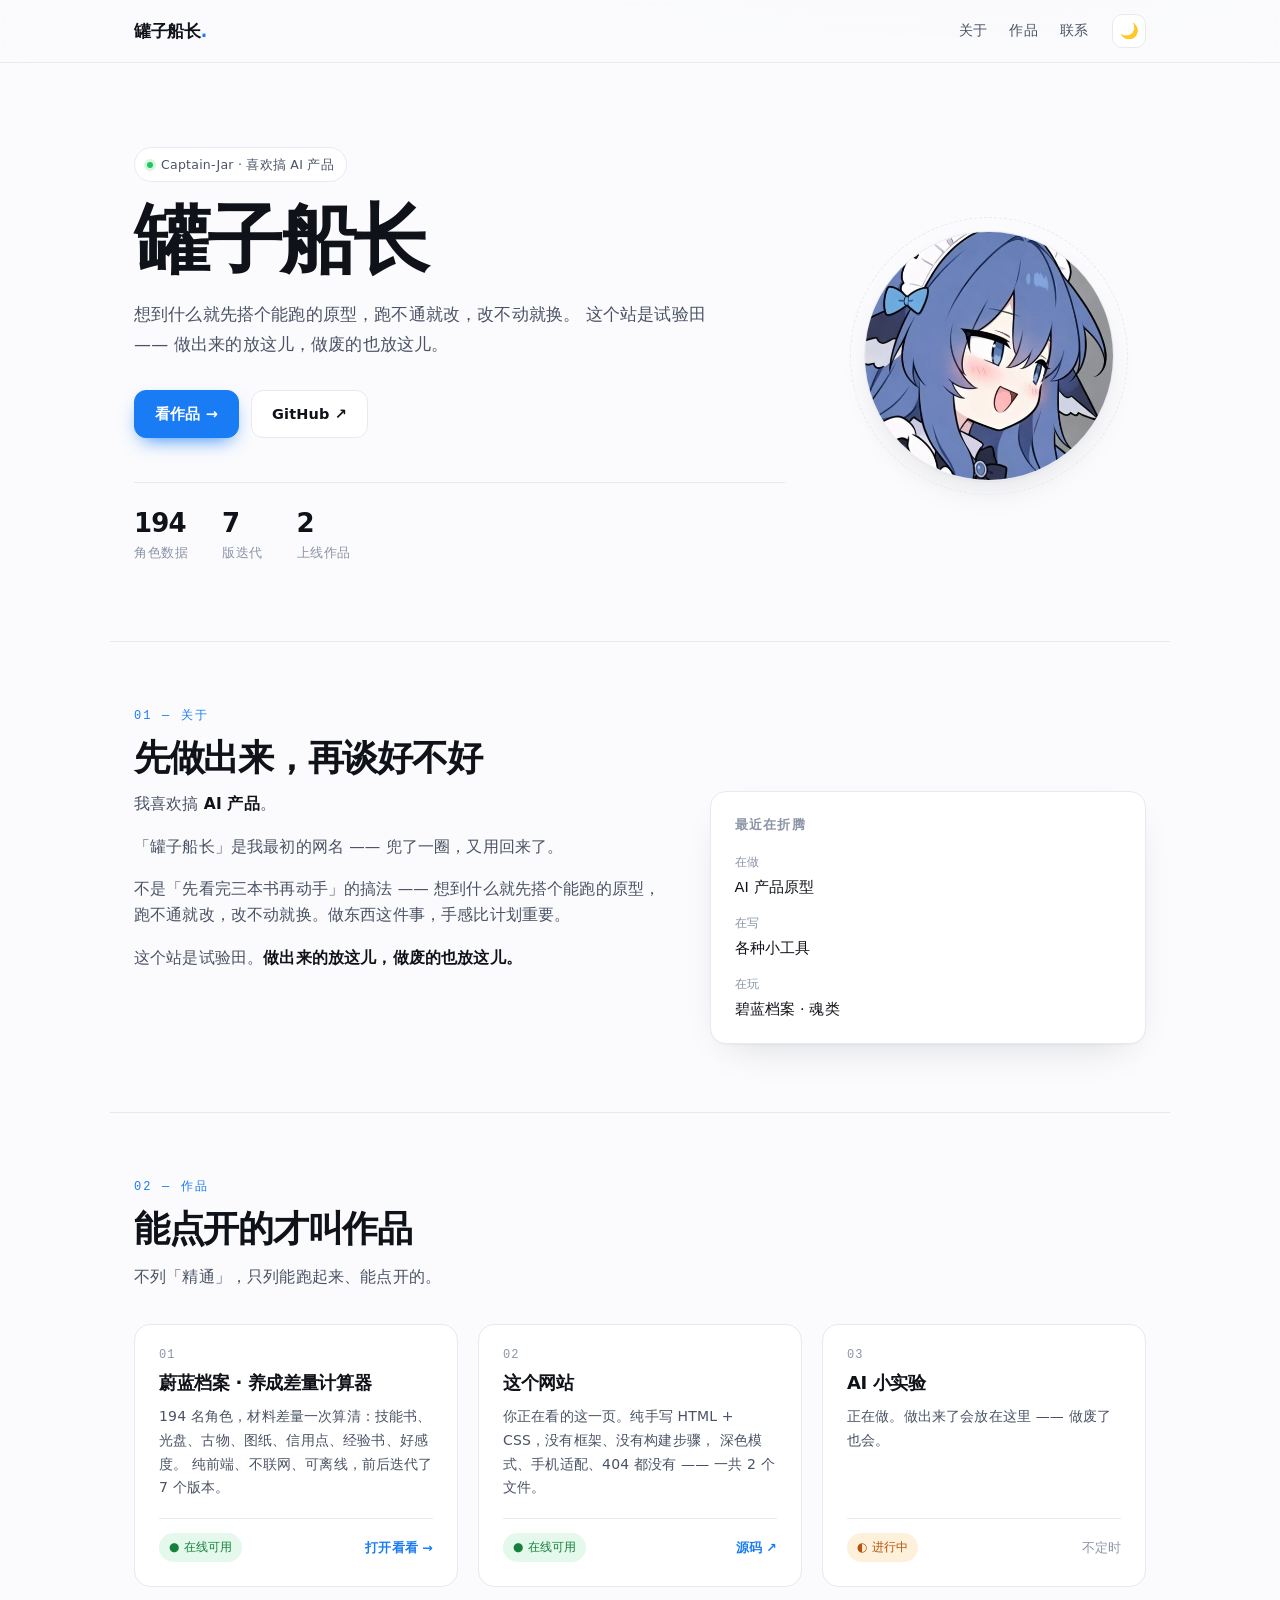
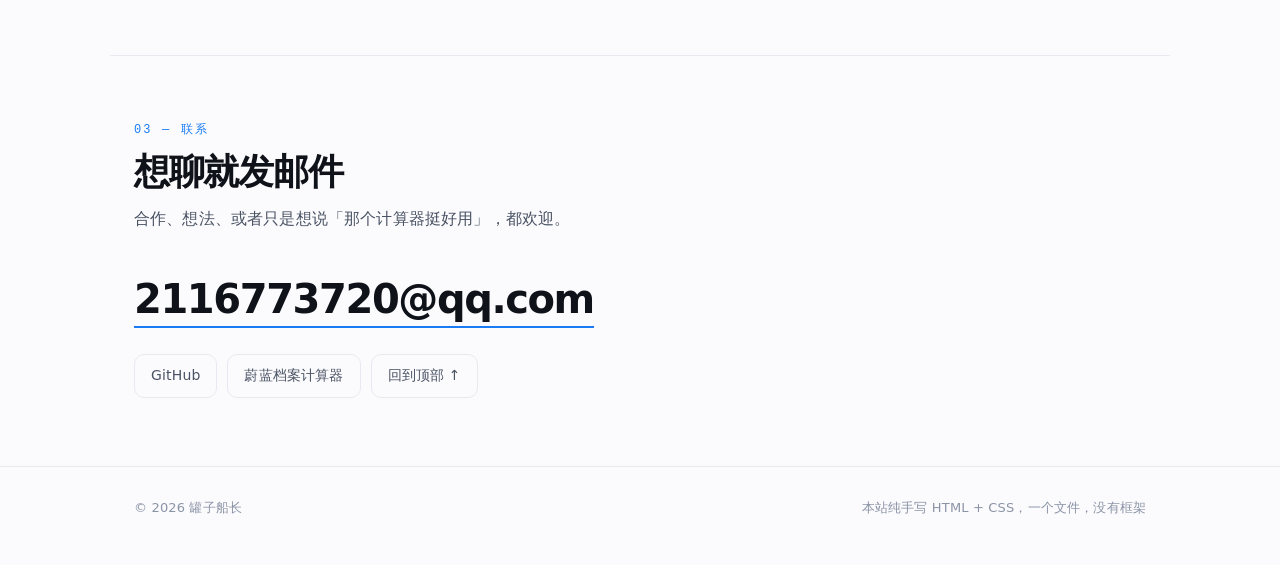
==== commit b6220d27: "改名为罐子船长 / Captain-Jar，同步所有链接" ====
--- a/index.html
+++ b/index.html
@@ -3,12 +3,12 @@
 <head>
 <meta charset="utf-8">
 <meta name="viewport" content="width=device-width, initial-scale=1">
-<title>莉莉丝不存在的旅行</title>
-<meta name="description" content="喜欢搞 AI 产品。想到什么就先搭个能跑的原型，跑不通就改。">
+<title>罐子船长</title>
+<meta name="description" content="罐子船长（Captain-Jar）。喜欢搞 AI 产品，想到什么就先搭个能跑的原型。">
 
 <!-- 分享到微信 / QQ 时的预览信息。上线后把 og:image 换成完整网址效果更好 -->
 <meta property="og:type" content="website">
-<meta property="og:title" content="莉莉丝不存在的旅行">
+<meta property="og:title" content="罐子船长">
 <meta property="og:description" content="喜欢搞 AI 产品。做点小工具，写点小东西。">
 <meta property="og:image" content="assets/avatar.jpg">
 <meta name="theme-color" content="#1a7cf5">
@@ -21,7 +21,7 @@
 <!-- ============ 顶部导航 ============ -->
 <header class="nav">
   <div class="wrap">
-    <a class="brand" href="#top">莉莉丝<span>.</span></a>
+    <a class="brand" href="#top">罐子船长<span>.</span></a>
     <nav>
       <a href="#about">关于</a>
       <a href="#work">作品</a>
@@ -36,9 +36,9 @@
   <!-- ============ 首屏 ============ -->
   <section class="hero wrap" id="top">
     <div>
-      <p class="eyebrow"><i></i> 喜欢搞 AI 产品</p>
-
-      <h1>莉莉丝不存在的旅行</h1>
+      <p class="eyebrow"><i></i> Captain-Jar · 喜欢搞 AI 产品</p>
+
+      <h1>罐子船长</h1>
 
       <p class="lead">
         想到什么就先搭个能跑的原型，跑不通就改，改不动就换。
@@ -47,7 +47,7 @@
 
       <div class="btns">
         <a class="btn primary" href="#work">看作品 →</a>
-        <a class="btn" href="https://github.com/agent17cpu" target="_blank" rel="noopener">GitHub ↗</a>
+        <a class="btn" href="https://github.com/Captain-Jar" target="_blank" rel="noopener">GitHub ↗</a>
       </div>
 
       <div class="stats">
@@ -67,7 +67,7 @@
     </div>
 
     <div class="hero-img">
-      <img src="assets/avatar.jpg" alt="莉莉丝不存在的旅行的头像" width="480" height="480">
+      <img src="assets/avatar.jpg" alt="罐子船长的头像" width="480" height="480">
     </div>
   </section>
 
@@ -80,6 +80,9 @@
       <div>
         <p>
           我喜欢搞 <strong>AI 产品</strong>。
+        </p>
+        <p>
+          「罐子船长」是我最初的网名 —— 兜了一圈，又用回来了。
         </p>
         <p>
           不是「先看完三本书再动手」的搞法 —— 想到什么就先搭个能跑的原型，
@@ -142,7 +145,7 @@
         </p>
         <div class="work-foot">
           <span class="tag live">● 在线可用</span>
-          <a class="arrow" href="https://github.com/agent17cpu/agent17cpu.github.io" target="_blank" rel="noopener">源码 ↗</a>
+          <a class="arrow" href="https://github.com/Captain-Jar/Captain-Jar.github.io" target="_blank" rel="noopener">源码 ↗</a>
         </div>
       </article>
 
@@ -172,7 +175,7 @@
     <a class="mailto" href="mailto:2116773720@qq.com">2116773720@qq.com</a>
 
     <div class="links">
-      <a href="https://github.com/agent17cpu" target="_blank" rel="noopener">GitHub</a>
+      <a href="https://github.com/Captain-Jar" target="_blank" rel="noopener">GitHub</a>
       <a href="ba/">蔚蓝档案计算器</a>
       <a href="#top">回到顶部 ↑</a>
     </div>
@@ -182,7 +185,7 @@
 
 <footer>
   <div class="wrap">
-    <span>© <span id="year">2026</span> 莉莉丝不存在的旅行</span>
+    <span>© <span id="year">2026</span> 罐子船长</span>
     <span>本站纯手写 HTML + CSS，一个文件，没有框架</span>
   </div>
 </footer>
--- a/assets/site.css
+++ b/assets/site.css
@@ -175,10 +175,9 @@
 
 h1 {
   margin: 0;
-  /* 名字比较长，字号上限收到 56px，桌面一行放得下 */
-  font-size: clamp(30px, 5.2vw, 56px);
-  line-height: 1.12;
-  letter-spacing: -.035em;
+  font-size: clamp(44px, 7vw, 76px);
+  line-height: 1.05;
+  letter-spacing: -.04em;
   font-weight: 800;
 }
 
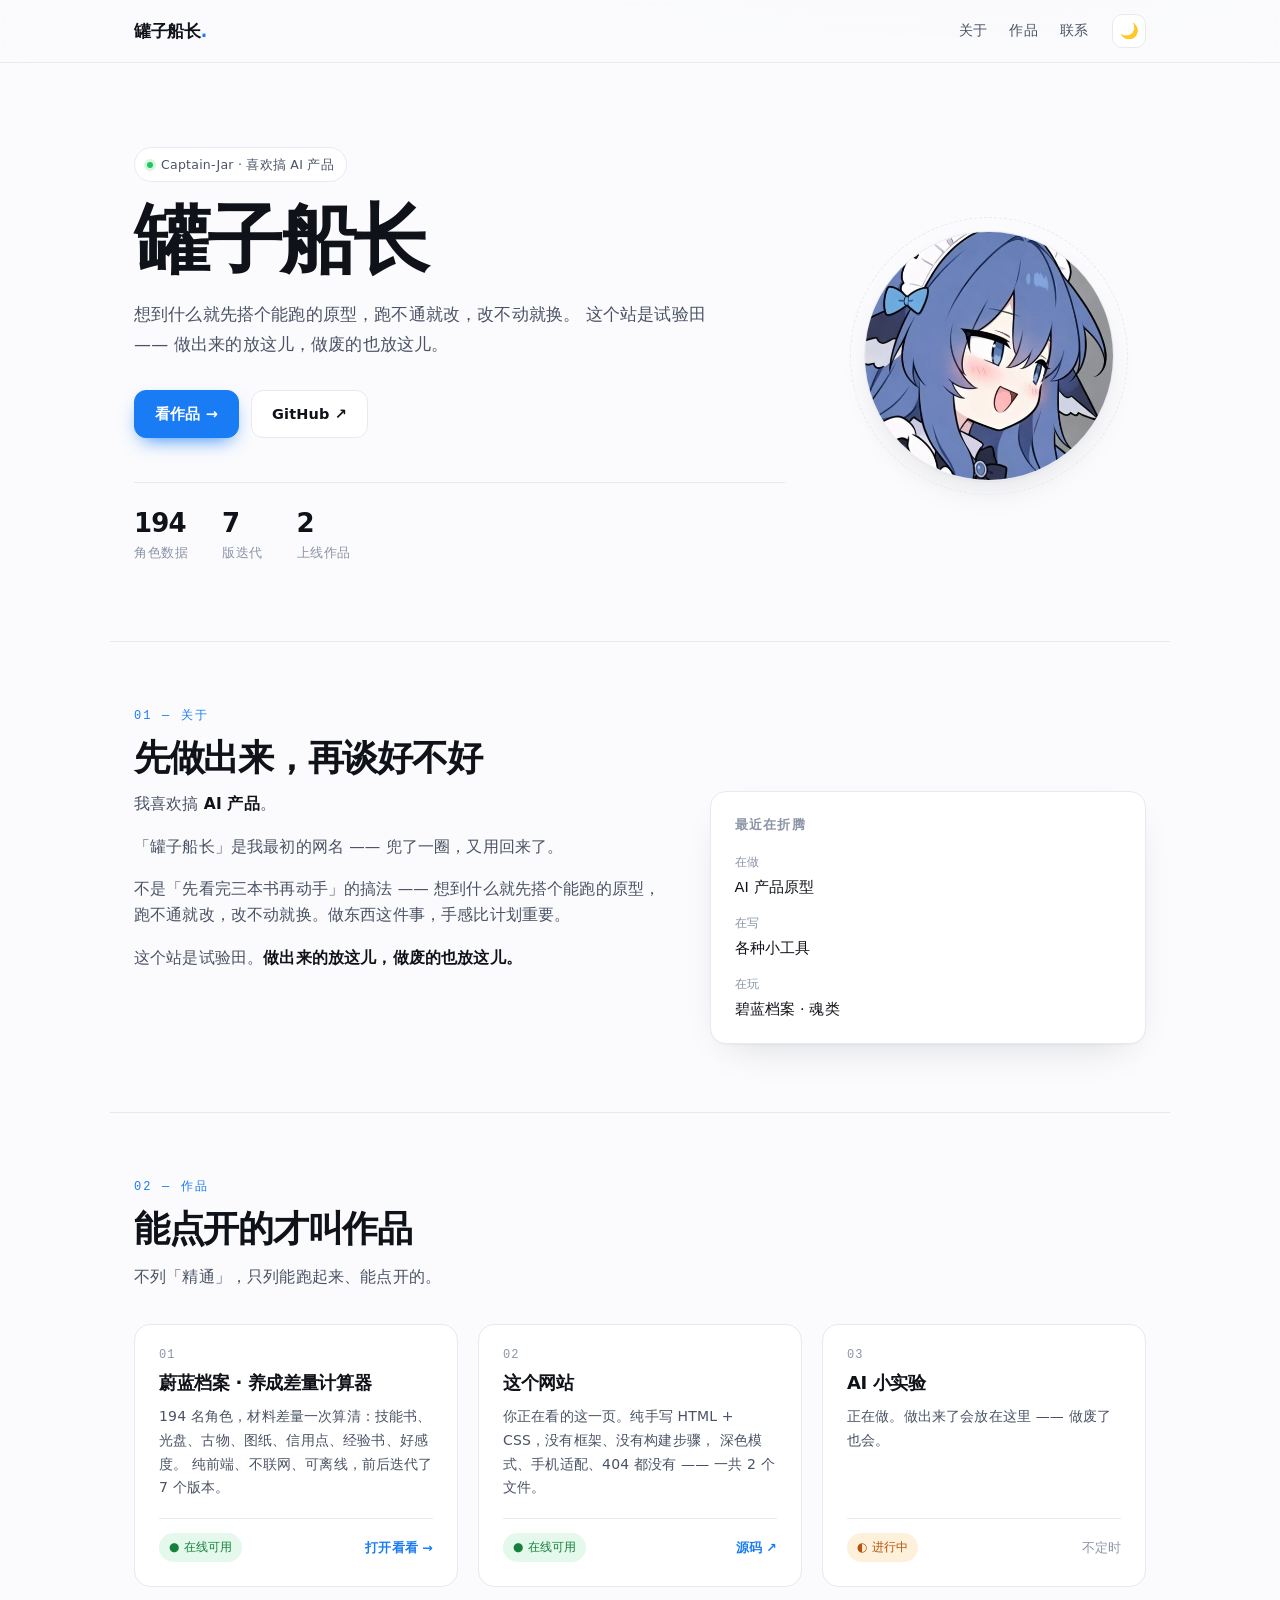
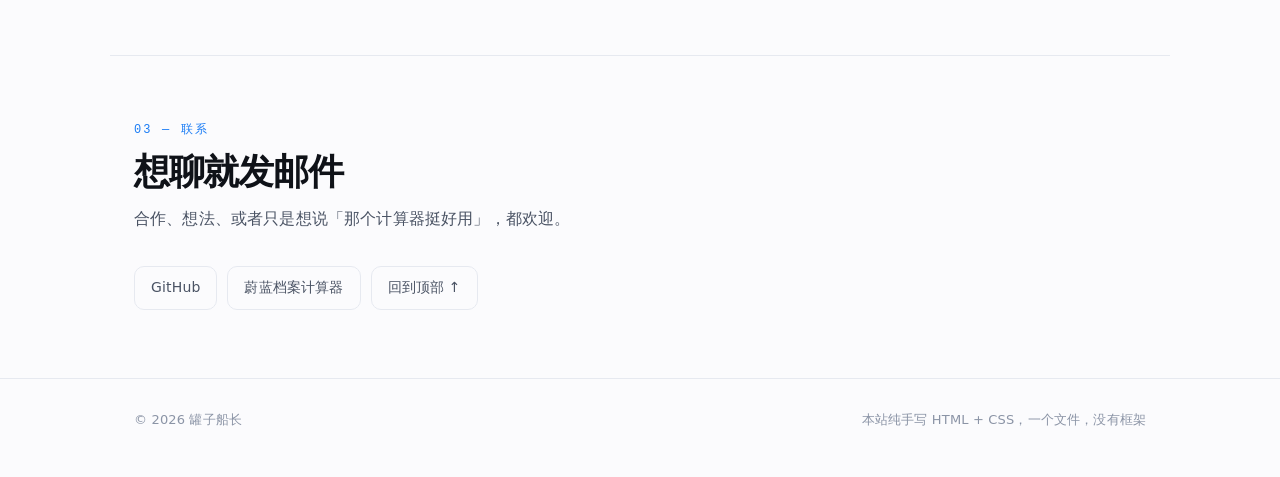
==== commit 570a1908: "移除公开页面上的 QQ 邮箱，防止爬虫抓取；联系方式只保留 GitHub" ====
--- a/index.html
+++ b/index.html
@@ -171,8 +171,6 @@
     <h2>想聊就发邮件</h2>
     <p class="sec-intro">合作、想法、或者只是想说「那个计算器挺好用」，都欢迎。</p>
 
-    <!-- 👇 换邮箱只改下面这一处，两行都要改 -->
-    <a class="mailto" href="mailto:2116773720@qq.com">2116773720@qq.com</a>
 
     <div class="links">
       <a href="https://github.com/Captain-Jar" target="_blank" rel="noopener">GitHub</a>
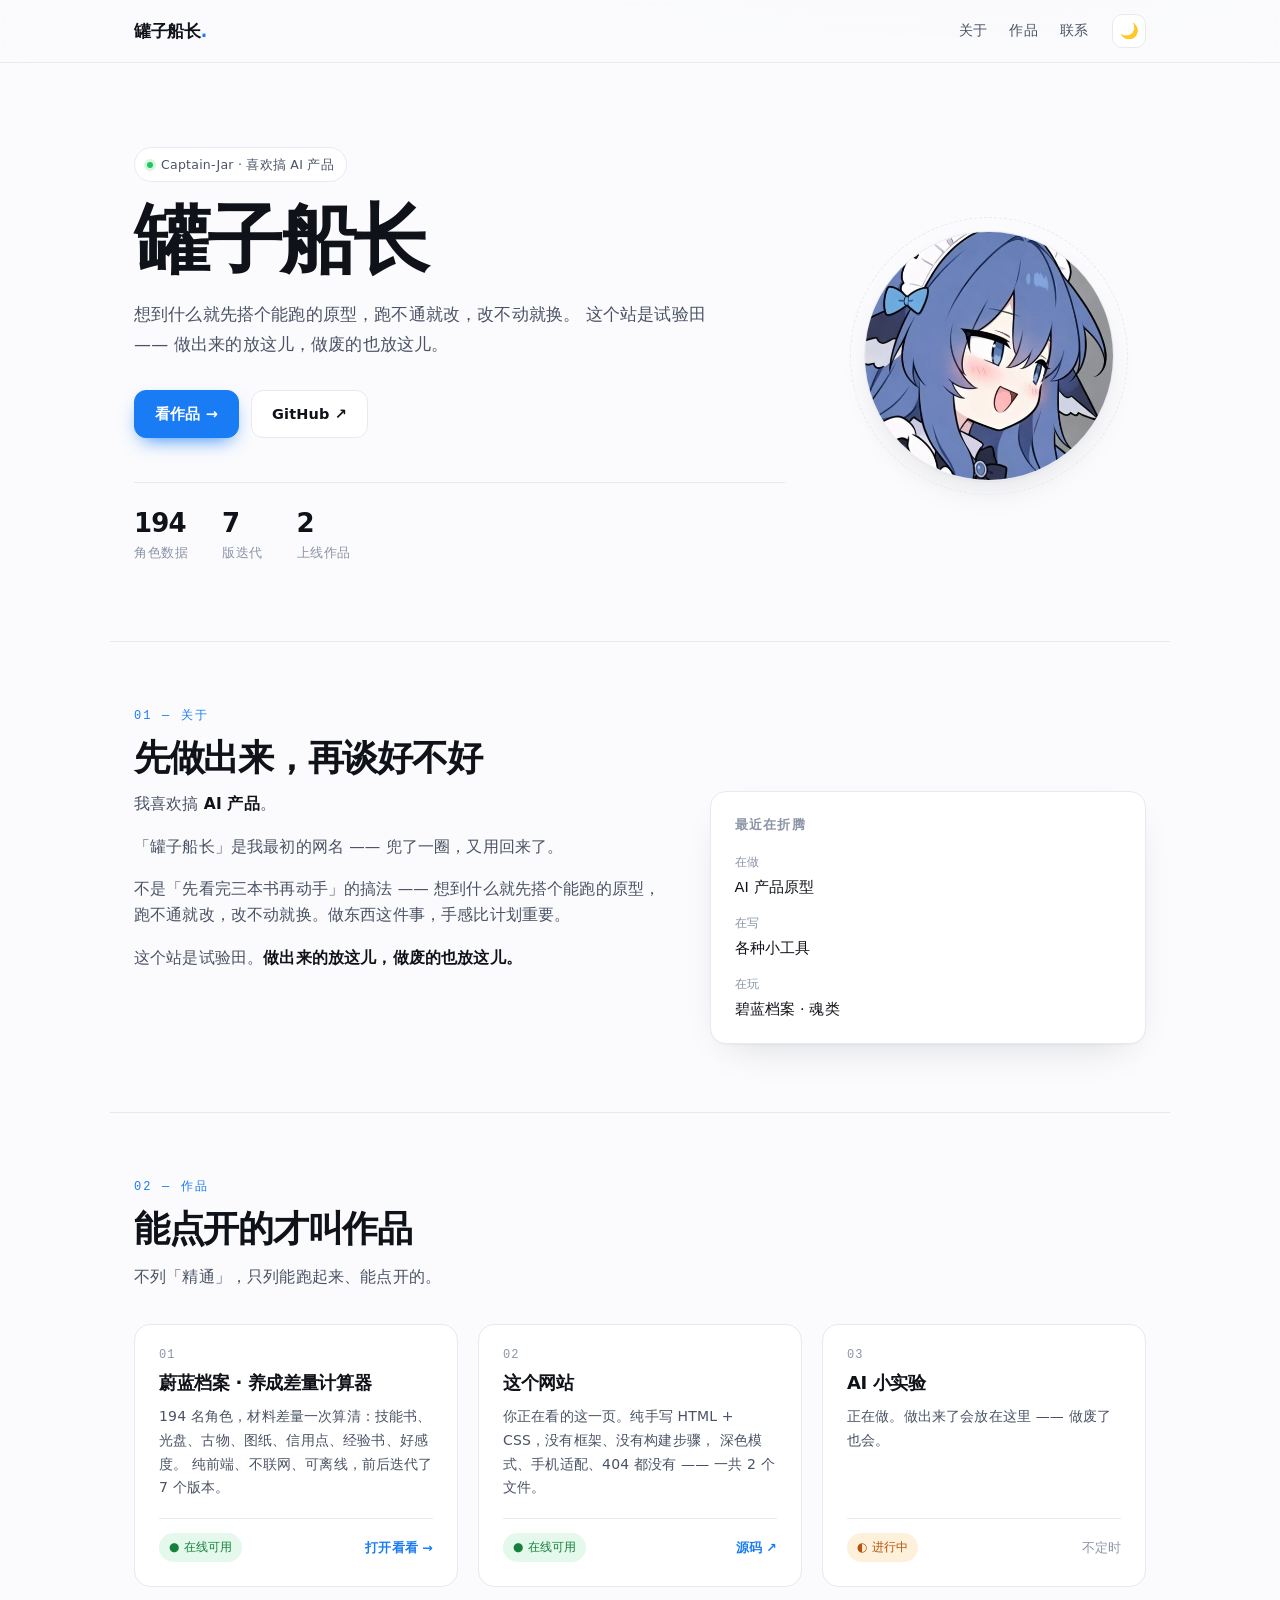
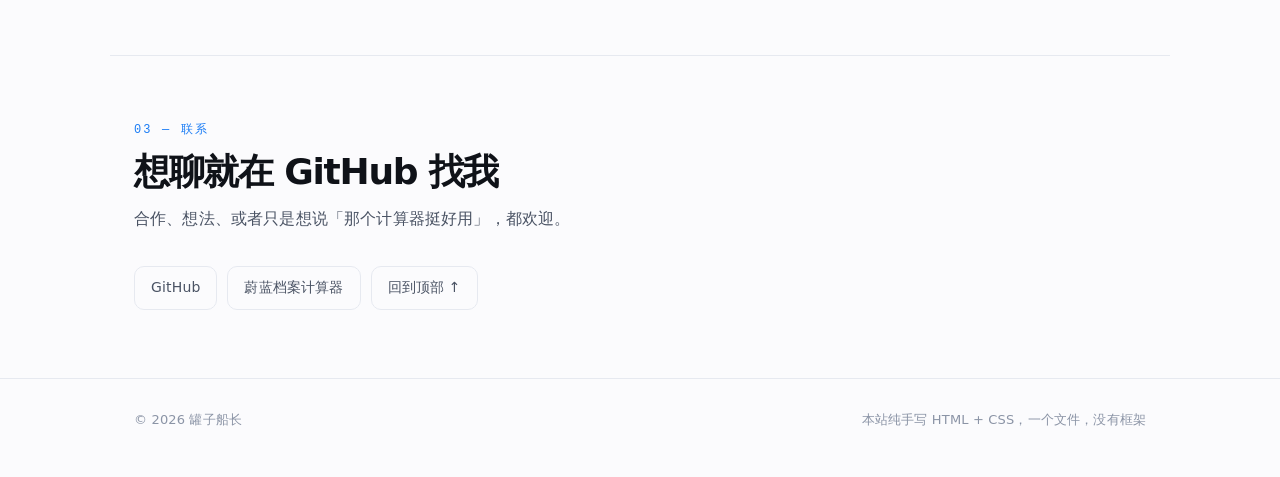
==== commit 29e9f6a7: "联系区块标题改为 GitHub 引导（邮箱已移除，原文案不再成立）" ====
--- a/index.html
+++ b/index.html
@@ -168,7 +168,7 @@
   <!-- ============ 联系 ============ -->
   <section class="sec wrap contact" id="contact">
     <p class="sec-label">03 — 联系</p>
-    <h2>想聊就发邮件</h2>
+    <h2>想聊就在 GitHub 找我</h2>
     <p class="sec-intro">合作、想法、或者只是想说「那个计算器挺好用」，都欢迎。</p>
 
 
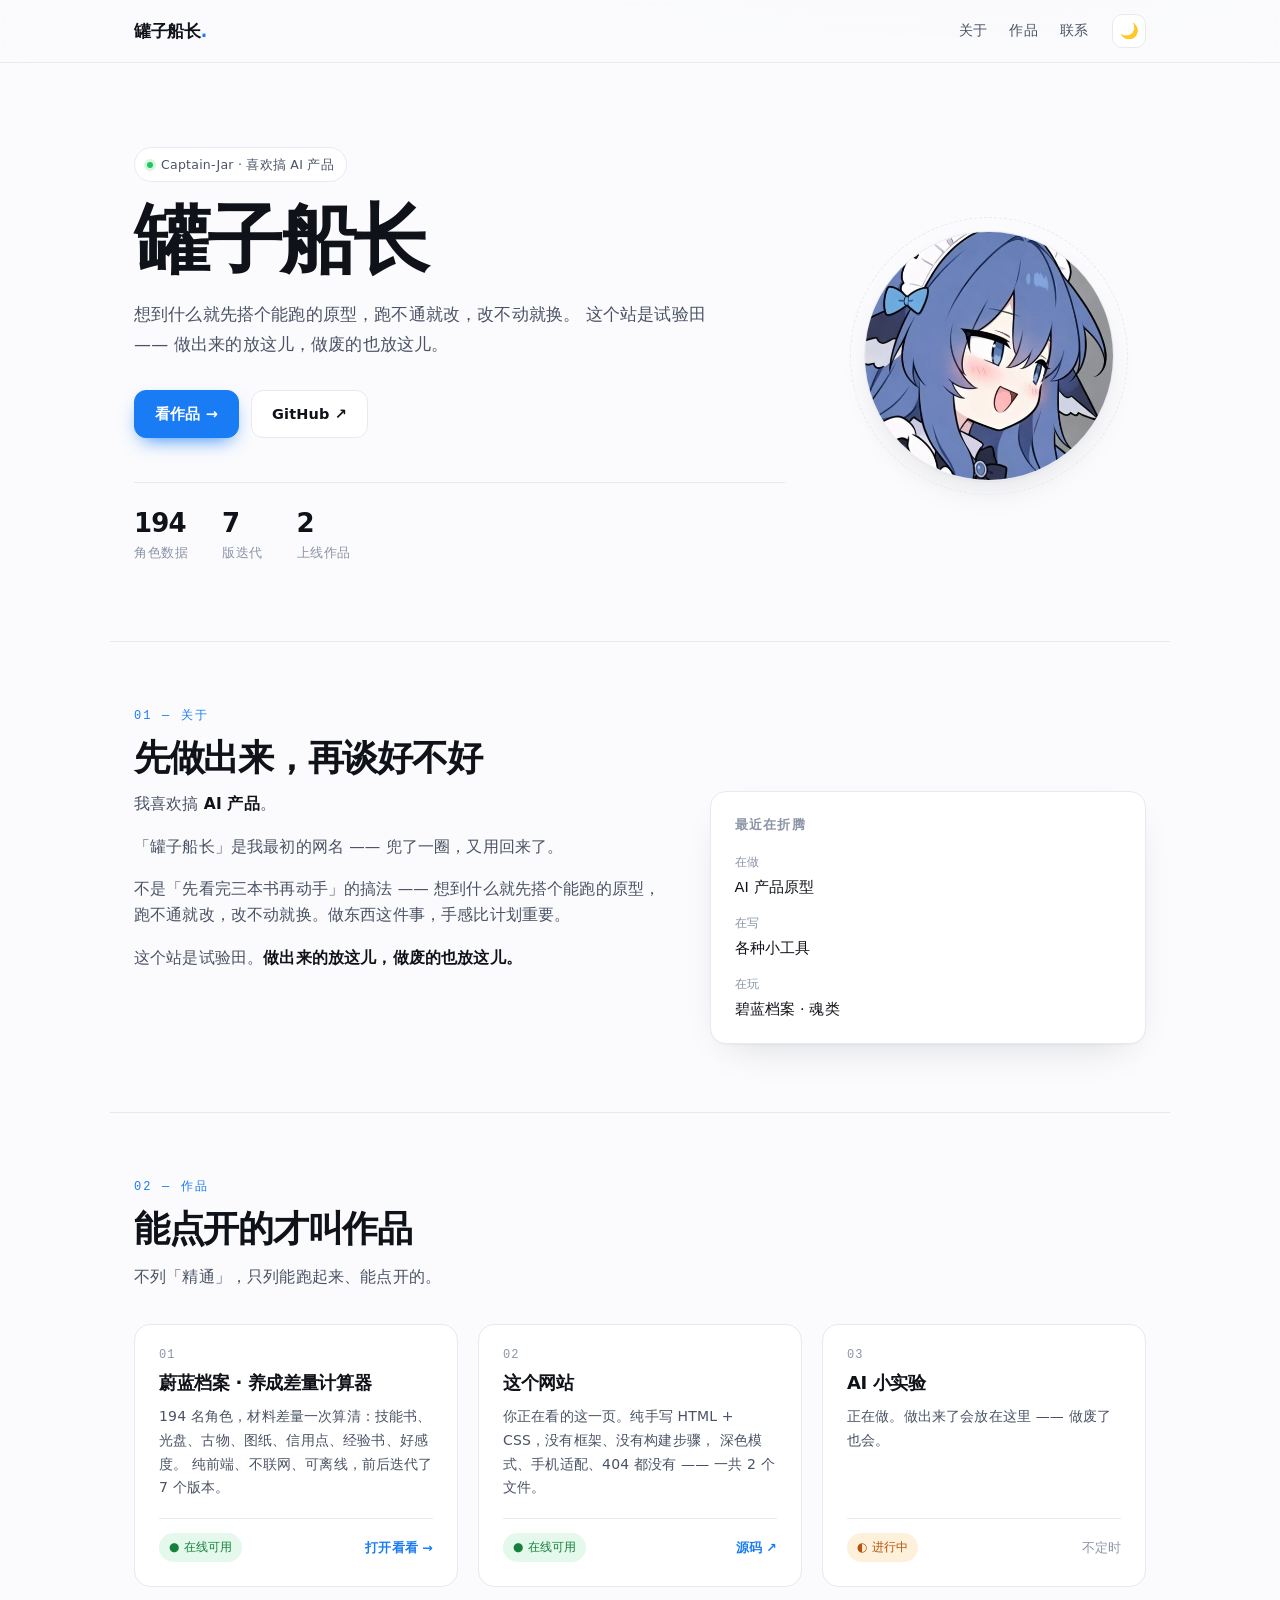
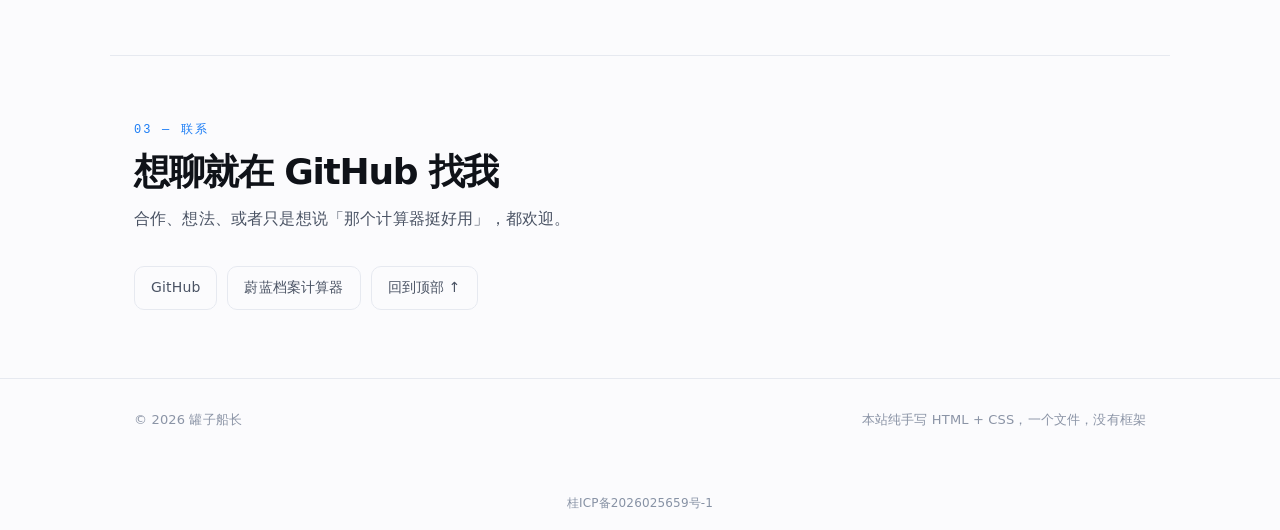
==== commit 311db4f4: "feat: add ICP filing footer" ====
--- a/index.html
+++ b/index.html
@@ -217,5 +217,8 @@
 })();
 </script>
 
+<div id="icp-footer" style="text-align:center;padding:16px 12px;font-size:12px;line-height:1.8;color:#8792a5;background:transparent;">
+  <a href="https://beian.miit.gov.cn/" target="_blank" rel="noreferrer" style="color:inherit;text-decoration:none;">桂ICP备2026025659号-1</a>
+</div>
 </body>
 </html>
